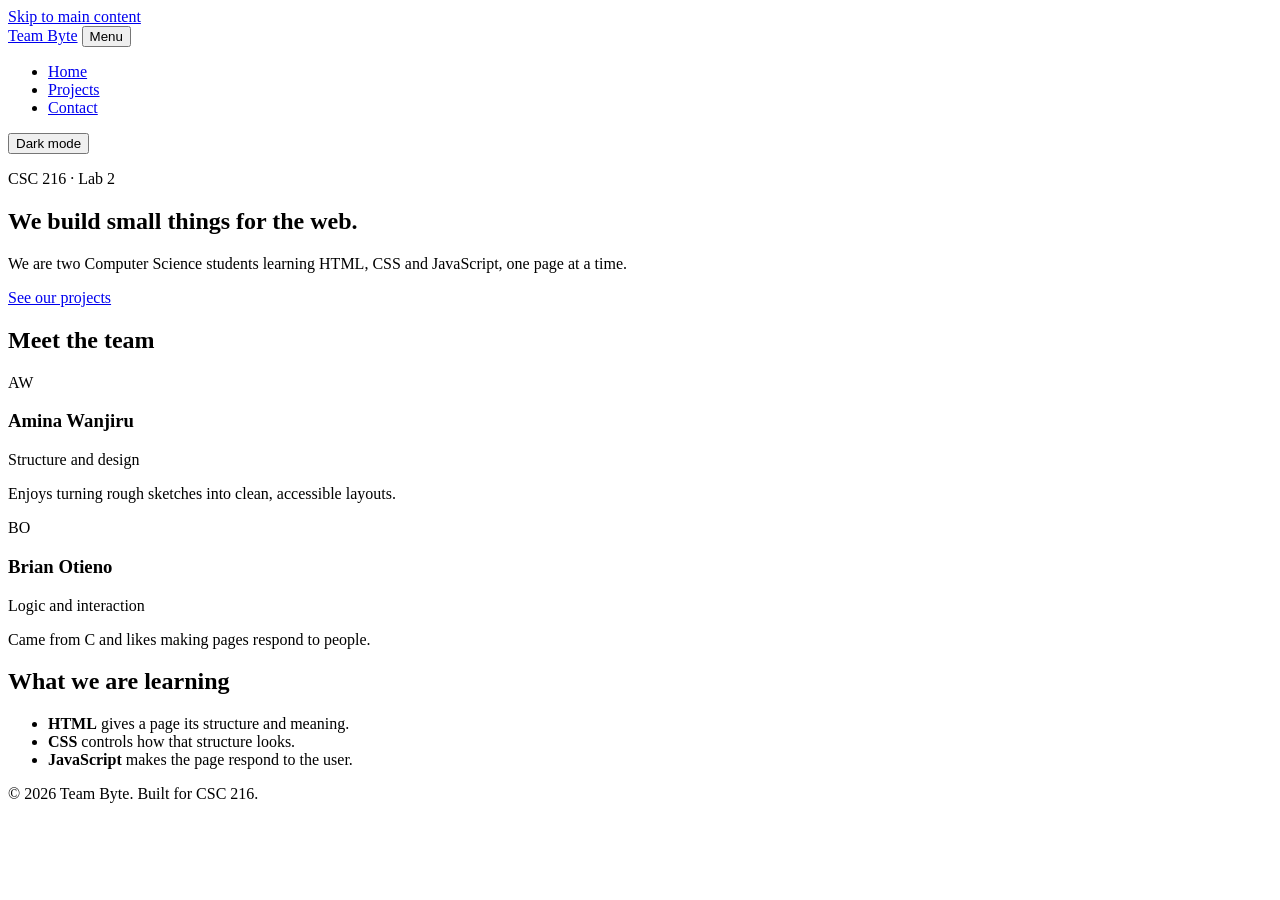
==== index.html @ 0d654838 "Add home page structure Co-authored-by Partner Name <1200vsg-mauricedenzel8@gmail.com>" ====
<!DOCTYPE html>
<html lang="en">
<head>
  <meta charset="UTF-8">
  <meta name="viewport" content="width=device-width, initial-scale=1.0">
  <meta name="description" content="Team Byte: a CSC 216 web development pair.">
  <title>Home | Team Byte</title>
  <link rel="stylesheet" href="css/styles.css">
  <script src="js/script.js" defer></script>
</head>
<body>
  <a class="skip-link" href="#main">Skip to main content</a>

  <header class="site-header">
    <div class="container header-inner">
      <a class="logo" href="index.html">Team Byte</a>
      <button class="nav-toggle" type="button" aria-expanded="false" aria-controls="site-nav">Menu</button>
      <nav id="site-nav" class="site-nav" aria-label="Main">
        <ul>
          <li><a href="index.html" aria-current="page">Home</a></li>
          <li><a href="projects.html">Projects</a></li>
          <li><a href="contact.html">Contact</a></li>
        </ul>
      </nav>
      <button class="theme-toggle" type="button" aria-pressed="false">Dark mode</button>
    </div>
  </header>

  <main id="main">
    <section class="hero">
      <div class="container">
        <p class="eyebrow">CSC 216 · Lab 2</p>
        <h1>We build small things for the web.</h1>
        <p class="lead">We are two Computer Science students learning HTML, CSS and JavaScript, one page at a time.</p>
        <a class="button" href="projects.html">See our projects</a>
      </div>
    </section>

    <section class="container section" aria-labelledby="team-heading">
      <h2 id="team-heading">Meet the team</h2>
      <div class="team-grid">
        <article class="card">
          <div class="avatar" aria-hidden="true">AW</div>
          <h3>Amina Wanjiru</h3>
          <p class="role">Structure and design</p>
          <p>Enjoys turning rough sketches into clean, accessible layouts.</p>
        </article>
        <article class="card">
          <div class="avatar" aria-hidden="true">BO</div>
          <h3>Brian Otieno</h3>
          <p class="role">Logic and interaction</p>
          <p>Came from C and likes making pages respond to people.</p>
        </article>
      </div>
    </section>

    <section class="container section" aria-labelledby="learning-heading">
      <h2 id="learning-heading">What we are learning</h2>
      <ul class="skill-list">
        <li><strong>HTML</strong> gives a page its structure and meaning.</li>
        <li><strong>CSS</strong> controls how that structure looks.</li>
        <li><strong>JavaScript</strong> makes the page respond to the user.</li>
      </ul>
    </section>
  </main>

  <footer class="site-footer">
    <div class="container">
      <p>© <span id="year">2026</span> Team Byte. Built for CSC 216.</p>
    </div>
  </footer>
</body>
</html>
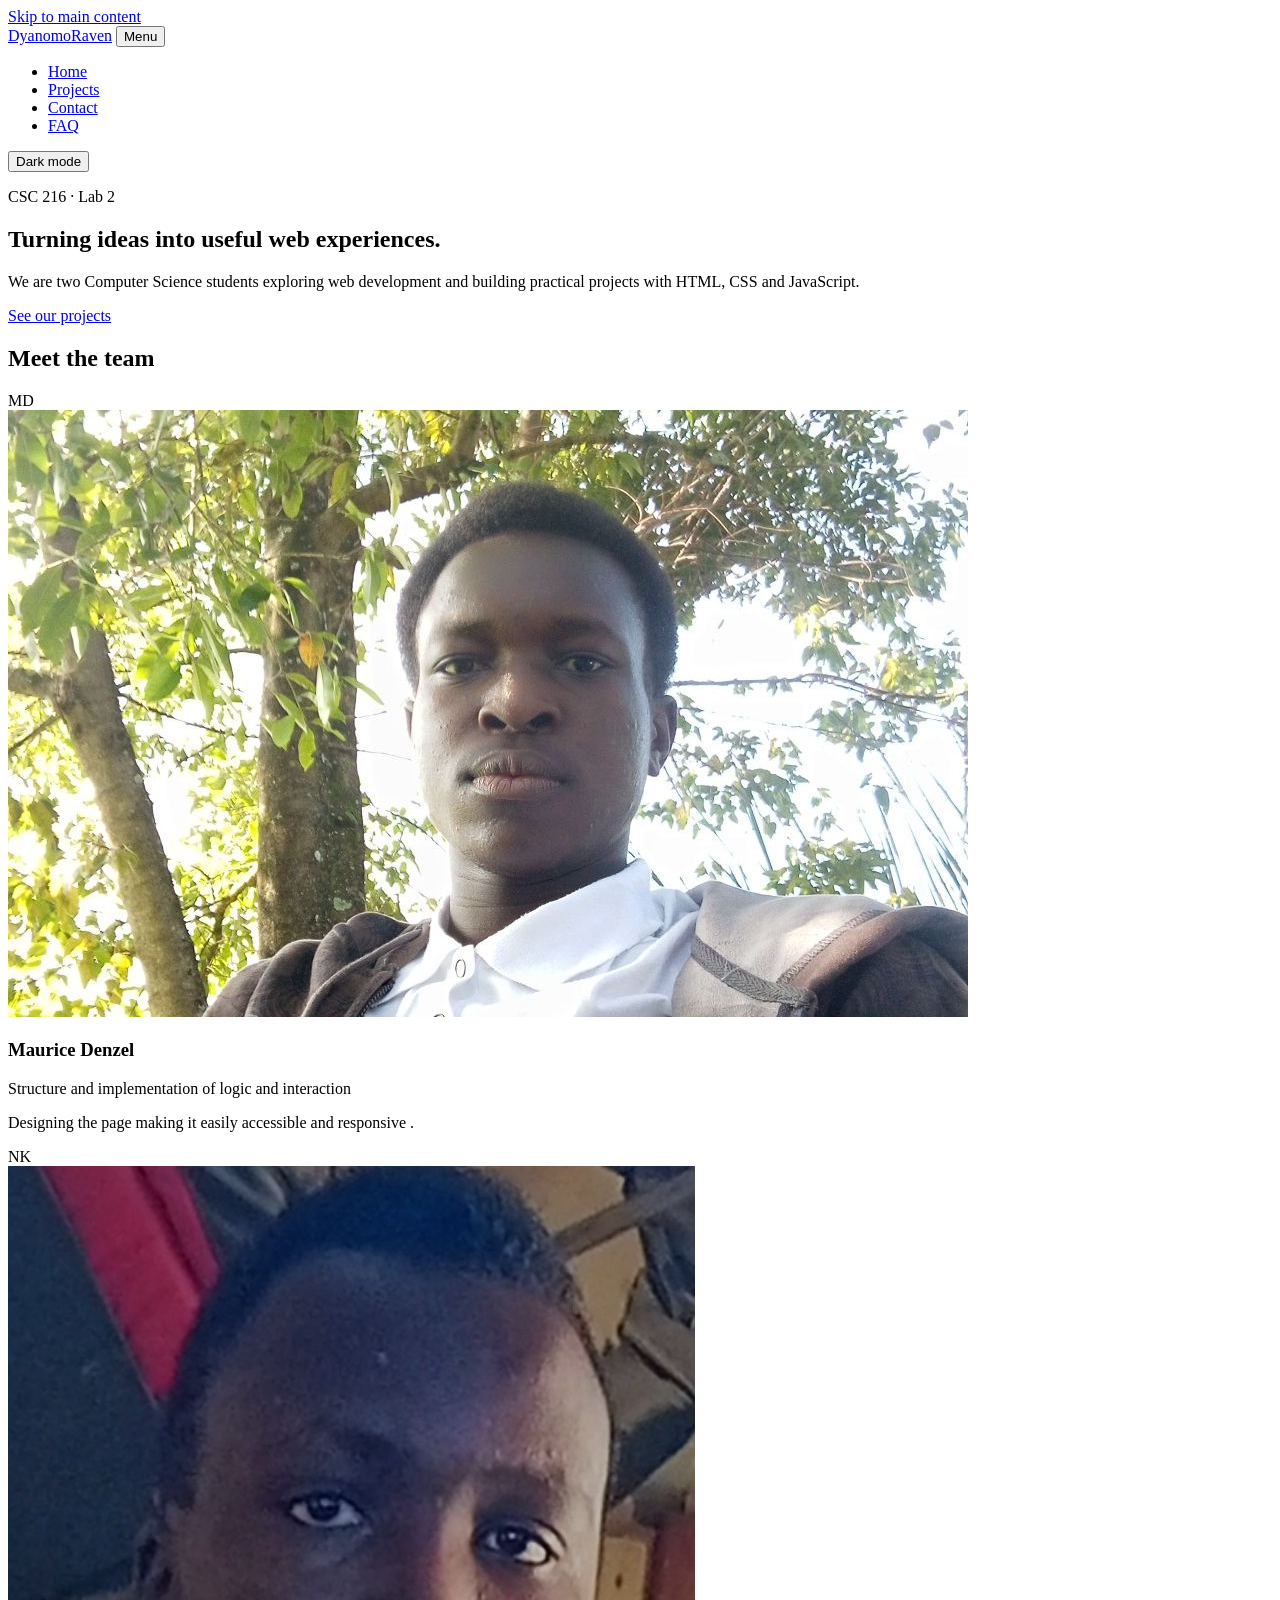
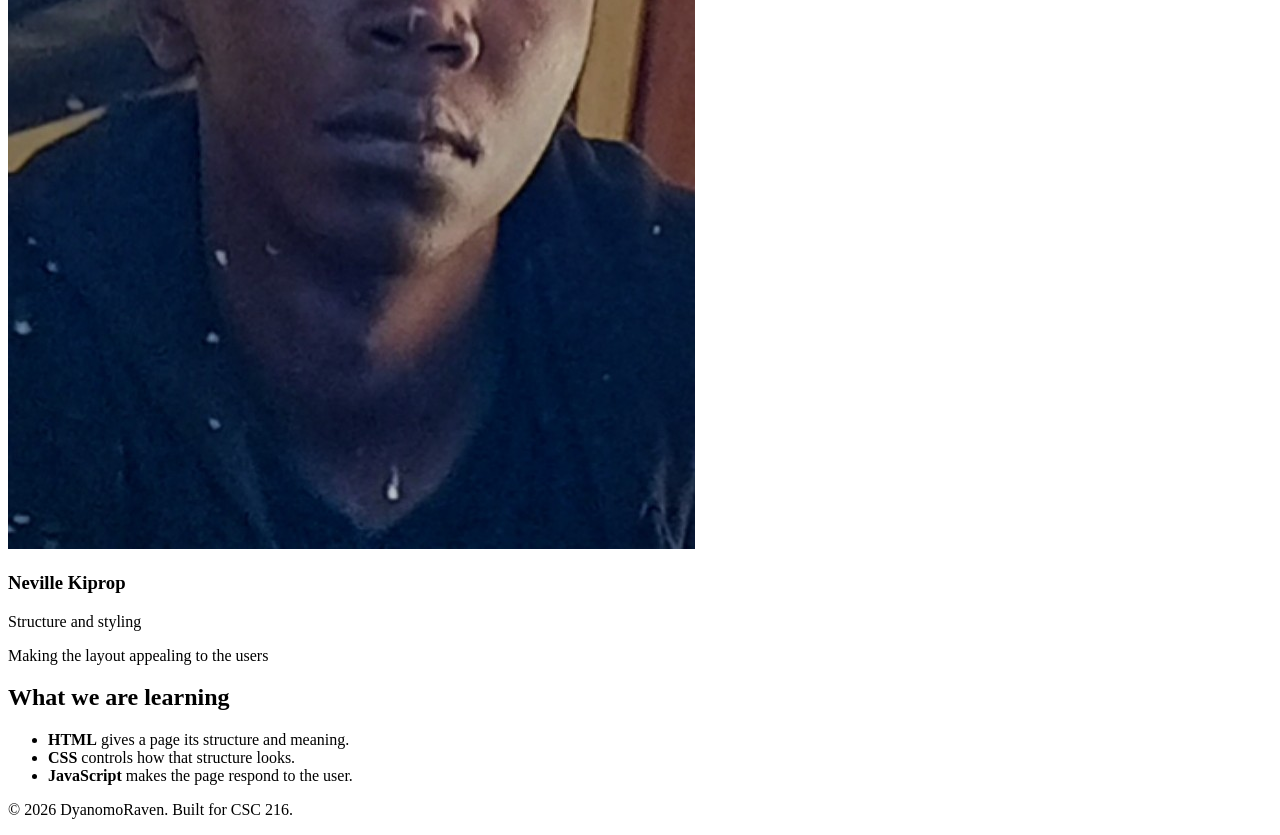
==== commit b0eab740: "Personalized the project" ====
--- a/index.html
+++ b/index.html
@@ -3,8 +3,8 @@
 <head>
   <meta charset="UTF-8">
   <meta name="viewport" content="width=device-width, initial-scale=1.0">
-  <meta name="description" content="Team Byte: a CSC 216 web development pair.">
-  <title>Home | Team Byte</title>
+  <meta name="description" content="DyanomoRaven: a gitCSC 216 web development pair.">
+  <title>Home | DyanomoRaven</title>
   <link rel="stylesheet" href="css/styles.css">
   <script src="js/script.js" defer></script>
 </head>
@@ -13,13 +13,14 @@
 
   <header class="site-header">
     <div class="container header-inner">
-      <a class="logo" href="index.html">Team Byte</a>
+      <a class="logo" href="index.html">DyanomoRaven</a>
       <button class="nav-toggle" type="button" aria-expanded="false" aria-controls="site-nav">Menu</button>
       <nav id="site-nav" class="site-nav" aria-label="Main">
         <ul>
           <li><a href="index.html" aria-current="page">Home</a></li>
           <li><a href="projects.html">Projects</a></li>
           <li><a href="contact.html">Contact</a></li>
+          <li><a href="faq.html" aria-current="page">FAQ</a></li>
         </ul>
       </nav>
       <button class="theme-toggle" type="button" aria-pressed="false">Dark mode</button>
@@ -30,8 +31,8 @@
     <section class="hero">
       <div class="container">
         <p class="eyebrow">CSC 216 · Lab 2</p>
-        <h1>We build small things for the web.</h1>
-        <p class="lead">We are two Computer Science students learning HTML, CSS and JavaScript, one page at a time.</p>
+       <h1>Turning ideas into useful web experiences.</h1>
+       <p class="lead">We are two Computer Science students exploring web development and building practical projects with HTML, CSS and JavaScript.</p>
         <a class="button" href="projects.html">See our projects</a>
       </div>
     </section>
@@ -40,16 +41,18 @@
       <h2 id="team-heading">Meet the team</h2>
       <div class="team-grid">
         <article class="card">
-          <div class="avatar" aria-hidden="true">AW</div>
-          <h3>Amina Wanjiru</h3>
-          <p class="role">Structure and design</p>
-          <p>Enjoys turning rough sketches into clean, accessible layouts.</p>
+          <div class="avatar" aria-hidden="true">MD</div>
+          <img src="images/maurice.jpeg" alt="Maurice Denzel passport photo">
+          <h3>Maurice Denzel</h3>
+          <p class="role">Structure and implementation of logic and interaction</p>
+          <p>Designing the page making it easily accessible and responsive .</p>
         </article>
         <article class="card">
-          <div class="avatar" aria-hidden="true">BO</div>
-          <h3>Brian Otieno</h3>
-          <p class="role">Logic and interaction</p>
-          <p>Came from C and likes making pages respond to people.</p>
+          <div class="avatar" aria-hidden="true">NK</div>
+          <img src="images/Neville.jpeg" alt="Neville Kiprop passport photo">
+          <h3>Neville Kiprop</h3>
+          <p class="role">Structure and styling</p>
+          <p>Making the layout appealing to the users</p>
         </article>
       </div>
     </section>
@@ -66,7 +69,7 @@
 
   <footer class="site-footer">
     <div class="container">
-      <p>© <span id="year">2026</span> Team Byte. Built for CSC 216.</p>
+      <p>© <span id="year">2026</span> DyanomoRaven. Built for CSC 216.</p>
     </div>
   </footer>
 </body>
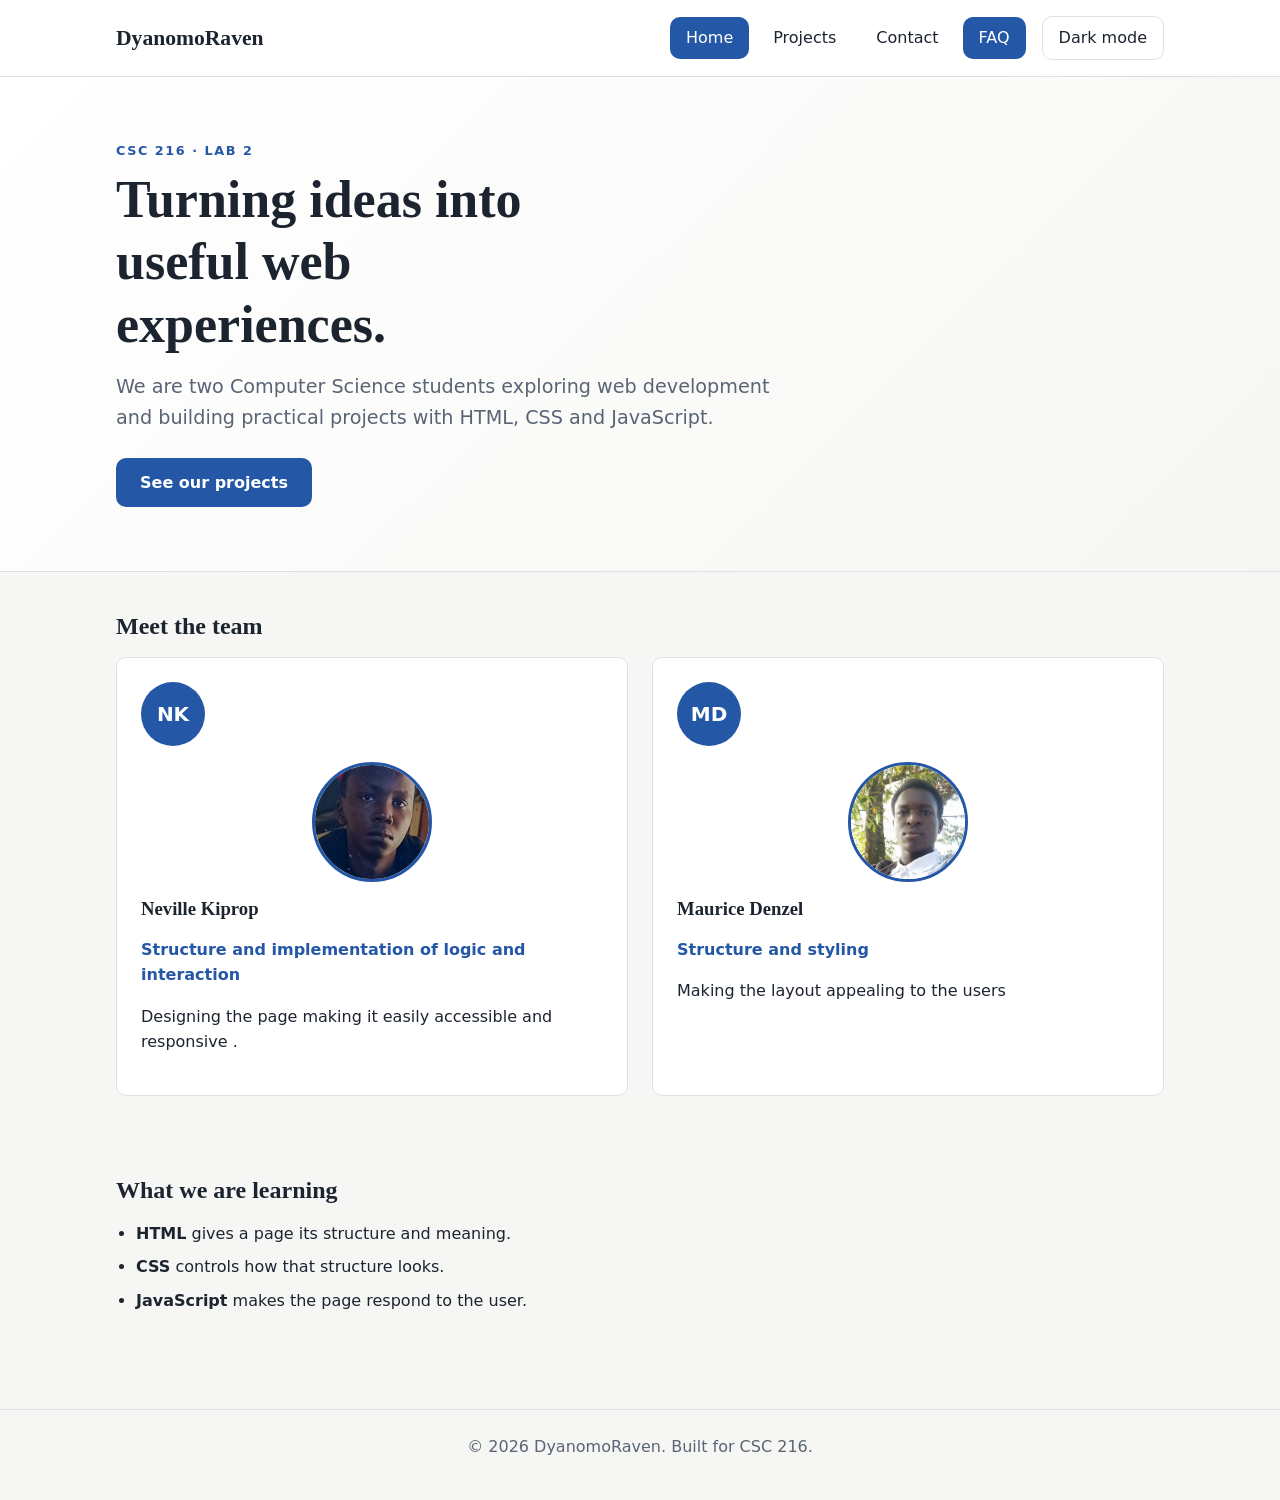
==== commit f794be78: "README.md file update" ====
--- a/index.html
+++ b/index.html
@@ -5,7 +5,7 @@
   <meta name="viewport" content="width=device-width, initial-scale=1.0">
   <meta name="description" content="DyanomoRaven: a gitCSC 216 web development pair.">
   <title>Home | DyanomoRaven</title>
-  <link rel="stylesheet" href="css/styles.css">
+  <link rel="stylesheet" href="css/style.css">
   <script src="js/script.js" defer></script>
 </head>
 <body>
@@ -41,16 +41,16 @@
       <h2 id="team-heading">Meet the team</h2>
       <div class="team-grid">
         <article class="card">
-          <div class="avatar" aria-hidden="true">MD</div>
-          <img src="images/maurice.jpeg" alt="Maurice Denzel passport photo">
-          <h3>Maurice Denzel</h3>
+          <div class="avatar" aria-hidden="true">NK</div>
+          <img src="images/Neville.jpeg" alt="Neville Kiprop passport photo">
+          <h3>Neville Kiprop</h3>
           <p class="role">Structure and implementation of logic and interaction</p>
           <p>Designing the page making it easily accessible and responsive .</p>
         </article>
         <article class="card">
-          <div class="avatar" aria-hidden="true">NK</div>
-          <img src="images/Neville.jpeg" alt="Neville Kiprop passport photo">
-          <h3>Neville Kiprop</h3>
+          <div class="avatar" aria-hidden="true">MD</div>
+          <img src="images/maurice.jpeg" alt="Maurice Denzel passport photo">
+          <h3>Maurice Denzel</h3>
           <p class="role">Structure and styling</p>
           <p>Making the layout appealing to the users</p>
         </article>
--- a/css/style.css
+++ b/css/style.css
@@ -0,0 +1,450 @@
+/* =====================================================
+   Team website stylesheet (CSC 216, Lab 2)
+   One file styles every page on the site.
+   ===================================================== */
+
+/* ---------- 1. Design tokens ---------- */
+:root {
+  --color-bg: #f6f7f4;
+  --color-surface: #ffffff;
+  --color-text: #1c2430;
+  --color-muted: #5a6474;
+  --color-primary: #2457A6;
+  --color-primary-dark: #174078;
+  --color-on-primary: #ffffff;
+  --color-border: #dde1e6;
+  --color-error: #b3261e;
+  --color-success: #1e7b3a;
+
+  --font-body: system-ui, -apple-system, "Segoe UI", Roboto, Arial, sans-serif;
+  --font-heading: Georgia, "Times New Roman", serif;
+
+  --space-1: 0.5rem;
+  --space-2: 1rem;
+  --space-3: 1.5rem;
+  --space-4: 2.5rem;
+  --space-5: 4rem;
+
+  --radius: 10px;
+  --max-width: 1080px;
+}
+
+body.dark {
+  --color-bg: #11161d;
+  --color-surface: #1a212b;
+  --color-text: #e7ebf0;
+  --color-muted: #a2abb9;
+  --color-primary: #65D6C5;
+  --color-primary-dark: #45B7A7;
+  --color-on-primary: #0b1f1f;
+  --color-border: #2b3340;
+  --color-error: #ff8a80;
+  --color-success: #7ddc97;
+  color-scheme: dark;
+}
+
+
+/* ---------- 2. Base and reset ---------- */
+*,
+*::before,
+*::after {
+  box-sizing: border-box;
+}
+
+body {
+  margin: 0;
+  font-family: var(--font-body);
+  font-size: 1rem;
+  line-height: 1.6;
+  color: var(--color-text);
+  background-color: var(--color-bg);
+  transition: background-color 0.3s ease, color 0.3s ease;
+}
+
+h1,
+h2,
+h3 {
+  font-family: var(--font-heading);
+  line-height: 1.2;
+  margin: 0 0 var(--space-2);
+}
+
+p {
+  margin: 0 0 var(--space-2);
+}
+
+a {
+  color: var(--color-primary);
+}
+
+a:hover {
+  color: var(--color-primary-dark);
+}
+
+img {
+  max-width: 100%;
+  display: block;
+}
+
+:focus-visible {
+  outline: 3px solid var(--color-primary);
+  outline-offset: 3px;
+}
+
+
+/* ---------- 3. Layout helpers ---------- */
+.container {
+  width: 100%;
+  max-width: var(--max-width);
+  margin-inline: auto;
+  padding-inline: var(--space-2);
+}
+
+.section {
+  padding-block: var(--space-4);
+}
+
+.skip-link {
+  position: absolute;
+  top: -4rem;
+  left: var(--space-2);
+  z-index: 100;
+  padding: var(--space-1) var(--space-2);
+  border-radius: var(--radius);
+  background-color: var(--color-primary);
+  color: var(--color-on-primary);
+}
+
+.skip-link:focus {
+  top: var(--space-2);
+}
+
+
+/* ---------- 4. Header and navigation ---------- */
+.site-header {
+  position: sticky;
+  top: 0;
+  z-index: 10;
+  background-color: var(--color-surface);
+  border-bottom: 1px solid var(--color-border);
+}
+
+.header-inner {
+  display: flex;
+  flex-wrap: wrap;
+  align-items: center;
+  gap: var(--space-2);
+  padding-block: var(--space-2);
+}
+
+.logo {
+  margin-right: auto;
+  font-family: var(--font-heading);
+  font-size: 1.35rem;
+  font-weight: 700;
+  color: var(--color-text);
+  text-decoration: none;
+}
+
+.site-nav ul {
+  display: flex;
+  gap: var(--space-1);
+  margin: 0;
+  padding: 0;
+  list-style: none;
+}
+
+.site-nav a {
+  display: block;
+  padding: var(--space-1) var(--space-2);
+  border-radius: var(--radius);
+  color: var(--color-text);
+  font-weight: 500;
+  text-decoration: none;
+}
+
+.site-nav a:hover {
+  background-color: var(--color-bg);
+}
+
+.site-nav a[aria-current="page"] {
+  background-color: var(--color-primary);
+  color: var(--color-on-primary);
+}
+
+.nav-toggle,
+.theme-toggle {
+  padding: var(--space-1) var(--space-2);
+  border: 1px solid var(--color-border);
+  border-radius: var(--radius);
+  background-color: transparent;
+  color: var(--color-text);
+  font: inherit;
+  cursor: pointer;
+}
+
+.theme-toggle[aria-pressed="true"] {
+  border-color: var(--color-primary);
+  color: var(--color-primary);
+}
+
+.nav-toggle {
+  display: none;
+}
+
+
+/* ---------- 5. Buttons and hero ---------- */
+.button {
+  display: inline-block;
+  padding: 0.75rem 1.5rem;
+  border: none;
+  border-radius: var(--radius);
+  background-color: var(--color-primary);
+  color: var(--color-on-primary);
+  font: inherit;
+  font-weight: 600;
+  text-decoration: none;
+  cursor: pointer;
+  transition: background-color 0.2s ease, transform 0.2s ease;
+}
+
+.button:hover {
+  background-color: var(--color-primary-dark);
+  color: var(--color-on-primary);
+  transform: translateY(-2px);
+}
+
+.hero {
+  padding-block: var(--space-5);
+  background: linear-gradient(135deg, var(--color-surface), var(--color-bg));
+  border-bottom: 1px solid var(--color-border);
+}
+
+.hero h1 {
+  max-width: 18ch;
+  font-size: clamp(2rem, 5vw, 3.25rem);
+}
+
+.eyebrow {
+  margin-bottom: var(--space-1);
+  color: var(--color-primary);
+  font-size: 0.8rem;
+  font-weight: 700;
+  letter-spacing: 0.12em;
+  text-transform: uppercase;
+}
+
+.lead {
+  max-width: 55ch;
+  margin-bottom: var(--space-3);
+  color: var(--color-muted);
+  font-size: 1.2rem;
+}
+
+.page-header {
+  padding-block: var(--space-4) var(--space-2);
+}
+
+
+/* ---------- 6. Cards and grids ---------- */
+.team-grid,
+.project-grid {
+  display: grid;
+  grid-template-columns: repeat(auto-fit, minmax(260px, 1fr));
+  gap: var(--space-3);
+}
+
+.card {
+  padding: var(--space-3);
+  border: 1px solid var(--color-border);
+  border-radius: var(--radius);
+  background-color: var(--color-surface);
+}
+
+.avatar {
+  display: grid;
+  place-items: center;
+  width: 64px;
+  height: 64px;
+  margin-bottom: var(--space-2);
+  border-radius: 50%;
+  background-color: var(--color-primary);
+  color: var(--color-on-primary);
+  font-size: 1.25rem;
+  font-weight: 700;
+}
+
+.role {
+  color: var(--color-primary);
+  font-weight: 600;
+}
+
+.skill-list {
+  padding-left: 1.25rem;
+}
+
+.skill-list li {
+  margin-bottom: var(--space-1);
+}
+
+
+/* ---------- 7. Projects page ---------- */
+.filters {
+  display: flex;
+  flex-wrap: wrap;
+  gap: var(--space-1);
+  margin-bottom: var(--space-2);
+}
+
+.filter-btn {
+  padding: 0.4rem 1rem;
+  border: 1px solid var(--color-border);
+  border-radius: 999px;
+  background-color: var(--color-surface);
+  color: var(--color-text);
+  font: inherit;
+  cursor: pointer;
+}
+
+.filter-btn[aria-pressed="true"] {
+  border-color: var(--color-primary);
+  background-color: var(--color-primary);
+  color: var(--color-on-primary);
+}
+
+.project-count {
+  color: var(--color-muted);
+}
+
+.tag {
+  display: inline-block;
+  margin-bottom: var(--space-1);
+  color: var(--color-primary);
+  font-size: 0.75rem;
+  font-weight: 700;
+  letter-spacing: 0.06em;
+  text-transform: uppercase;
+}
+
+/* ---------- 8. Contact form ---------- */
+.contact-form {
+  max-width: 560px;
+  padding-bottom: var(--space-4);
+}
+
+.field {
+  margin-bottom: var(--space-3);
+}
+
+label {
+  display: block;
+  margin-bottom: 0.35rem;
+  font-weight: 600;
+}
+
+input,
+select,
+textarea {
+  width: 100%;
+  padding: 0.65rem 0.8rem;
+  border: 1px solid var(--color-border);
+  border-radius: var(--radius);
+  background-color: var(--color-surface);
+  color: var(--color-text);
+  font: inherit;
+}
+
+input:focus,
+select:focus,
+textarea:focus {
+  border-color: var(--color-primary);
+}
+
+input[aria-invalid="true"],
+textarea[aria-invalid="true"] {
+  border-color: var(--color-error);
+}
+
+.hint,
+.error {
+  margin: 0.35rem 0 0;
+  font-size: 0.9rem;
+}
+
+.hint {
+  color: var(--color-muted);
+}
+
+.error {
+  min-height: 1.4em;
+  color: var(--color-error);
+}
+
+.form-status {
+  margin-top: var(--space-2);
+  color: var(--color-success);
+  font-weight: 600;
+}
+
+
+/* ---------- 9. Footer ---------- */
+.site-footer {
+  margin-top: var(--space-4);
+  padding-block: var(--space-3);
+  border-top: 1px solid var(--color-border);
+  color: var(--color-muted);
+  text-align: center;
+}
+
+/* ---------- 10. Small screens ---------- */
+@media (max-width: 700px) {
+  .nav-toggle {
+    display: inline-block;
+  }
+
+  .site-nav {
+    display: none;
+    order: 3;
+    width: 100%;
+  }
+
+  .site-nav.open {
+    display: block;
+  }
+
+  .site-nav ul {
+    flex-direction: column;
+  }
+
+  .section {
+    padding-block: var(--space-3);
+  }
+}
+
+/* ---------- 11. Respect reduced-motion preferences ---------- */
+@media (prefers-reduced-motion: reduce) {
+  *,
+  *::before,
+  *::after {
+    transition: none !important;
+  }
+}
+
+
+/* Team profile pictures */
+.card img {
+  width: 120px;
+  height: 120px;
+  object-fit: cover;
+  border-radius: 50%;
+  display: block;
+  margin: 0 auto 16px;
+  border: 3px solid var(--color-primary);
+  
+  
+}
+
+.card img:hover{
+  scale: 1.5;
+  transition: ease-in-out 0.3s;
+}
